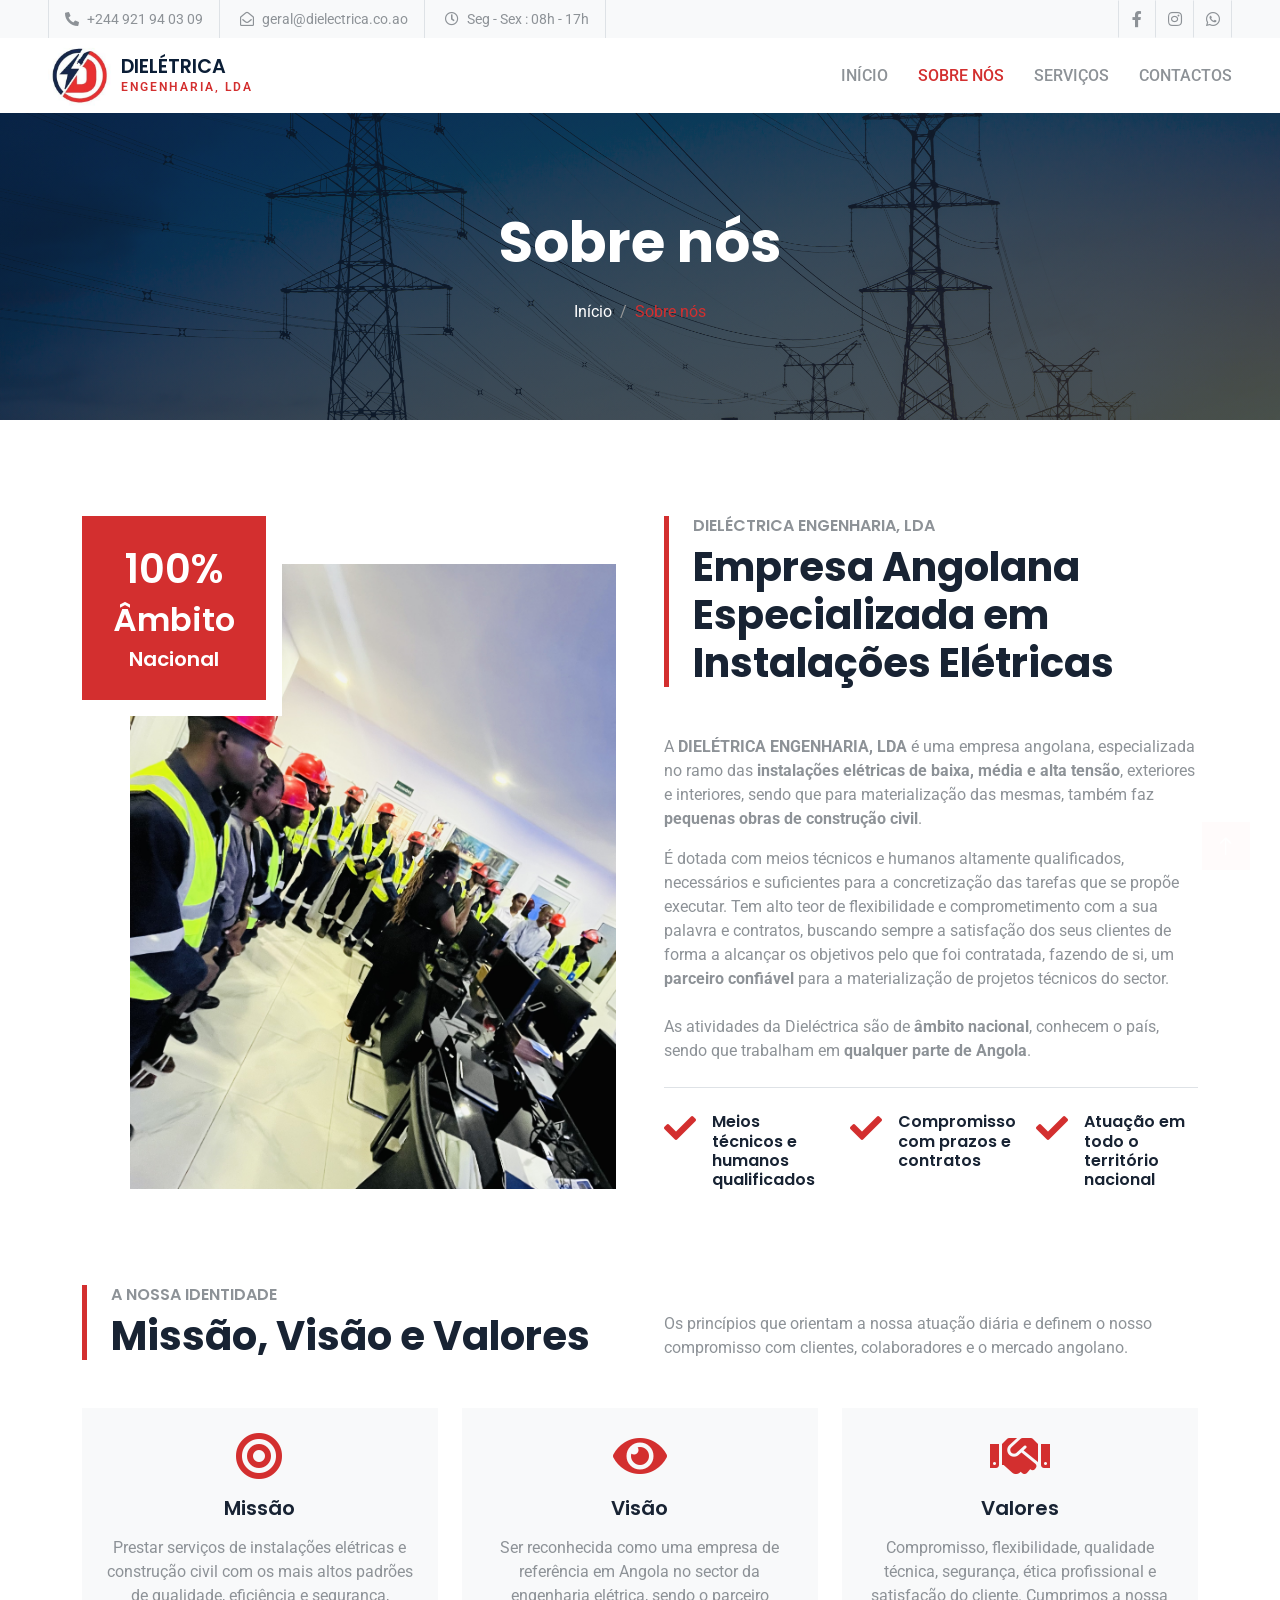
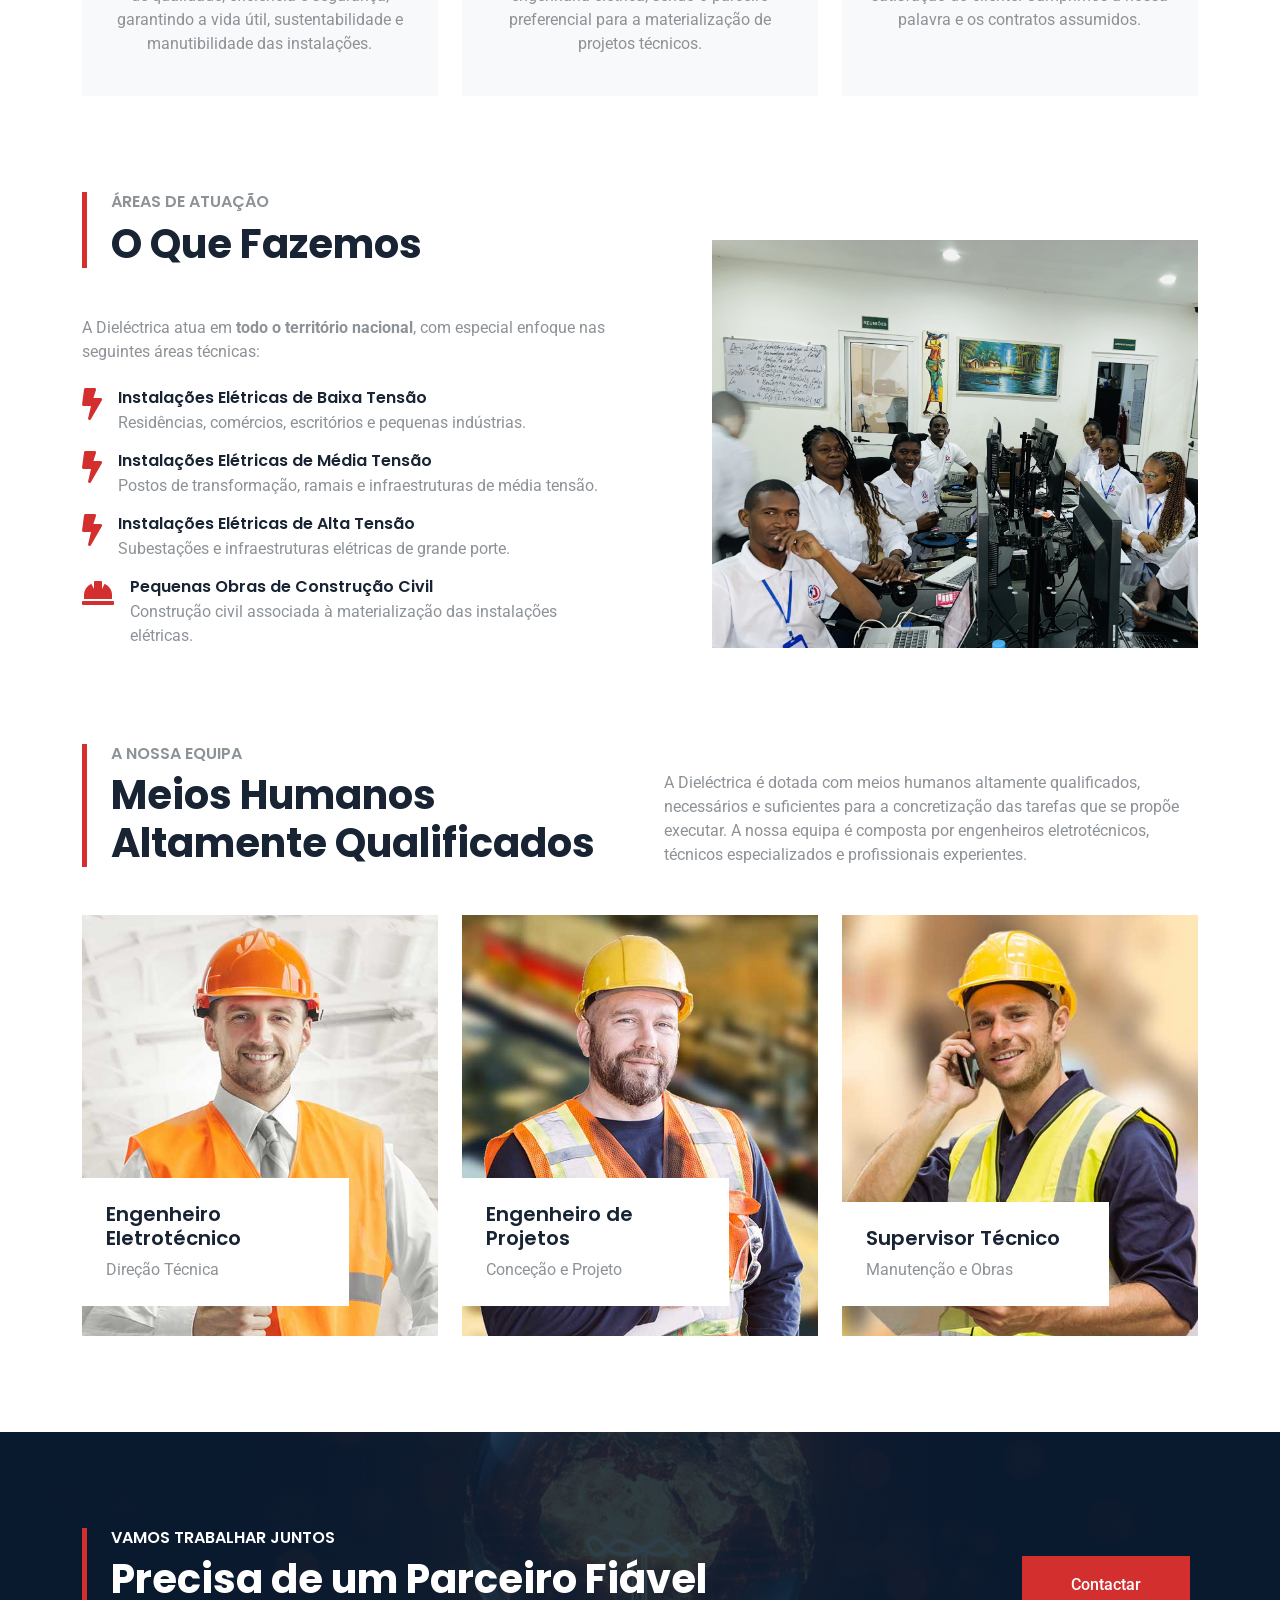
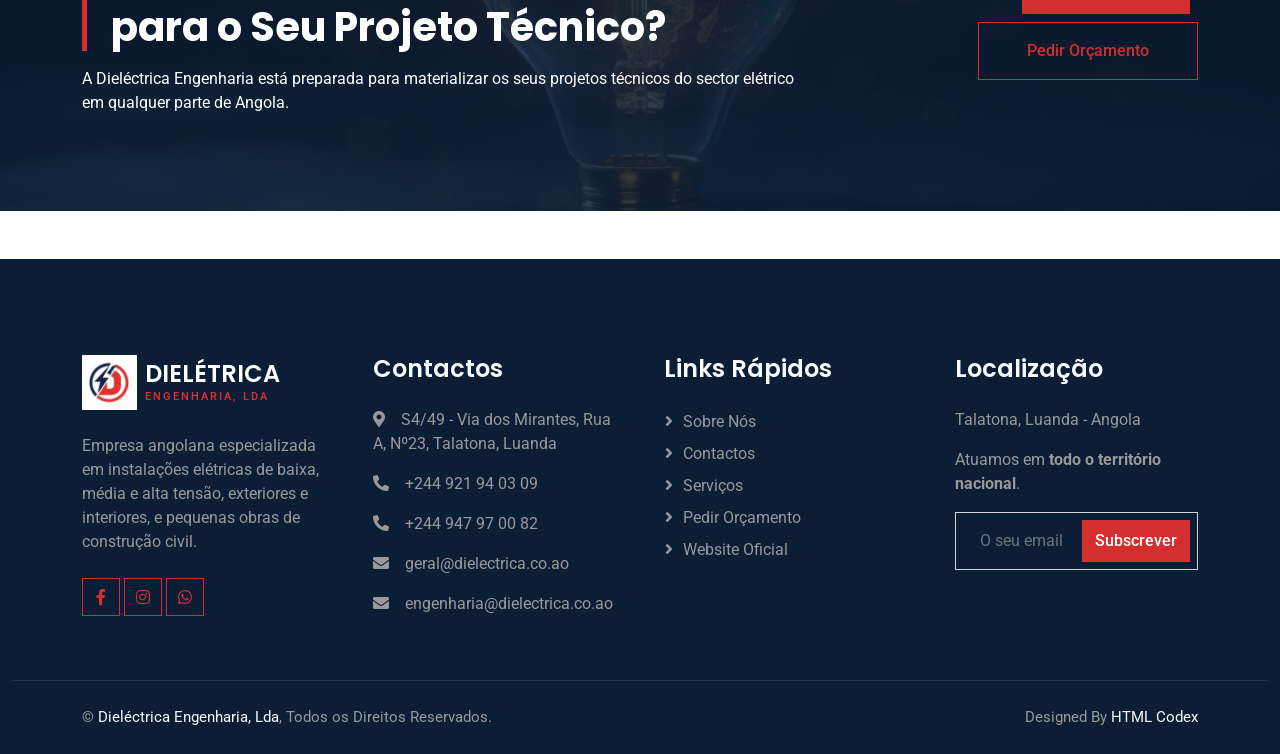
==== about.html @ e53a6378 "Enviando o projecto" ====
<!DOCTYPE html>
<html lang="pt">

<head>
    <meta charset="utf-8">
    <title>Sobre nós - Dieléctrica Engenharia, Lda</title>
    <meta content="width=device-width, initial-scale=1.0" name="viewport">
    <meta content="sobre dieléctrica, empresa angolana, instalações elétricas, engenharia elétrica, Angola, Luanda, Talatona, baixa tensão, média tensão, alta tensão" name="keywords">
    <meta content="Conheça a Dieléctrica Engenharia, Lda - Empresa angolana especializada em instalações elétricas de baixa, média e alta tensão e pequenas obras de construção civil." name="description">

    <!-- Favicon -->
    <link href="img/favicon.ico" rel="icon">

    <!-- Google Web Fonts -->
    <link rel="preconnect" href="https://fonts.googleapis.com">
    <link rel="preconnect" href="https://fonts.gstatic.com" crossorigin>
    <link href="https://fonts.googleapis.com/css2?family=Roboto:wght@400;500&family=Poppins:wght@600;700&display=swap" rel="stylesheet">

    <!-- Icon Font Stylesheet -->
    <link href="https://cdnjs.cloudflare.com/ajax/libs/font-awesome/5.10.0/css/all.min.css" rel="stylesheet">
    <link href="https://cdn.jsdelivr.net/npm/bootstrap-icons@1.4.1/font/bootstrap-icons.css" rel="stylesheet">

    <!-- Libraries Stylesheet -->
    <link href="lib/animate/animate.min.css" rel="stylesheet">
    <link href="lib/owlcarousel/assets/owl.carousel.min.css" rel="stylesheet">

    <!-- Customized Bootstrap Stylesheet -->
    <link href="css/bootstrap.min.css" rel="stylesheet">

    <!-- Template Stylesheet -->
    <link href="css/style.css" rel="stylesheet">
</head>

<body>
    <!-- Spinner Start -->
    <div id="spinner" class="show bg-white position-fixed translate-middle w-100 vh-100 top-50 start-50 d-flex align-items-center justify-content-center">
        <div class="spinner-grow text-primary" role="status"></div>
    </div>
    <!-- Spinner End -->


    <!-- Topbar Start -->
    <div class="container-fluid bg-light p-0">
        <div class="row gx-0 d-none d-lg-flex">
            <div class="col-lg-7 px-5 text-start">
                <div class="h-100 d-inline-flex align-items-center border-start border-end px-3">
                    <small class="fa fa-phone-alt me-2"></small>
                    <small>+244 921 94 03 09</small>
                </div>
                <div class="h-100 d-inline-flex align-items-center border-end px-3">
                    <small class="far fa-envelope-open me-2"></small>
                    <small>geral@dielectrica.co.ao</small>
                </div>
                <div class="h-100 d-inline-flex align-items-center border-end px-3">
                    <small class="far fa-clock me-2"></small>
                    <small>Seg - Sex : 08h - 17h</small>
                </div>
            </div>
            <div class="col-lg-5 px-5 text-end">
                <div class="h-100 d-inline-flex align-items-center">
                    <a class="btn btn-square border-end border-start" href="https://facebook.com/dielectrica.electricistas" target="_blank"><i class="fab fa-facebook-f"></i></a>
                    <a class="btn btn-square border-end" href="https://instagram.com/dielectrica_engenharia" target="_blank"><i class="fab fa-instagram"></i></a>
                    <a class="btn btn-square border-end" href="https://wa.me/244921940309" target="_blank"><i class="fab fa-whatsapp"></i></a>
                </div>
            </div>
        </div>
    </div>
    <!-- Topbar End -->


    <!-- Navbar Start -->
    <nav class="navbar navbar-expand-lg bg-white navbar-light sticky-top px-4 px-lg-5 py-lg-0">
        <a href="index.html" class="navbar-brand d-flex align-items-center">
            <img src="img/logo.jpeg" alt="Dieléctrica Engenharia, Lda" style="height: 65px;" class="me-2">
            <div class="d-flex flex-column">
                <h1 class="m-0" style="font-size: 1.2rem; line-height: 1.2; color: #0B1E36;">DIELÉTRICA</h1>
                <span style="font-size: 0.75rem; color: #D32F2F; letter-spacing: 2px; font-weight: 600;">ENGENHARIA, LDA</span>
            </div>
        </a>
        <button type="button" class="navbar-toggler" data-bs-toggle="collapse" data-bs-target="#navbarCollapse">
            <span class="navbar-toggler-icon"></span>
        </button>
        <div class="collapse navbar-collapse" id="navbarCollapse">
            <div class="navbar-nav ms-auto py-3 py-lg-0">
                <a href="index.html" class="nav-item nav-link">Início</a>
                <a href="about.html" class="nav-item nav-link active">Sobre nós</a>
                <a href="service.html" class="nav-item nav-link">Serviços</a>
                <a href="contact.html" class="nav-item nav-link">Contactos</a>
            </div>
        </div>
    </nav>
    <!-- Navbar End -->


    <!-- Page Header Start -->
    <div class="container-fluid page-header py-5 mb-5 wow fadeIn" data-wow-delay="0.1s">
        <div class="container text-center py-5">
            <h1 class="display-4 text-white animated slideInDown mb-4">Sobre nós</h1>
            <nav aria-label="breadcrumb animated slideInDown">
                <ol class="breadcrumb justify-content-center mb-0">
                    <li class="breadcrumb-item"><a class="text-white" href="index.html">Início</a></li>
                    <li class="breadcrumb-item text-primary active" aria-current="page">Sobre nós</li>
                </ol>
            </nav>
        </div>
    </div>
    <!-- Page Header End -->


    <!-- About Start -->
    <div class="container-xxl py-5">
        <div class="container">
            <div class="row g-5">
                <div class="col-lg-6 wow fadeInUp" data-wow-delay="0.1s">
                    <div class="position-relative overflow-hidden ps-5 pt-5 h-100" style="min-height: 400px;">
                        <img class="position-absolute w-100 h-100" src="img/about.jpg" alt="Equipa Dieléctrica Engenharia" style="object-fit: cover;">
                        <div class="position-absolute top-0 start-0 bg-white pe-3 pb-3" style="width: 200px; height: 200px;">
                            <div class="d-flex flex-column justify-content-center text-center bg-primary h-100 p-3">
                                <h1 class="text-white">100%</h1>
                                <h2 class="text-white">Âmbito</h2>
                                <h5 class="text-white mb-0">Nacional</h5>
                            </div>
                        </div>
                    </div>
                </div>
                <div class="col-lg-6 wow fadeInUp" data-wow-delay="0.5s">
                    <div class="h-100">
                        <div class="border-start border-5 border-primary ps-4 mb-5">
                            <h6 class="text-body text-uppercase mb-2">Dieléctrica Engenharia, Lda</h6>
                            <h1 class="display-6 mb-0">Empresa Angolana Especializada em Instalações Elétricas</h1>
                        </div>
                        <p>A <strong>DIELÉTRICA ENGENHARIA, LDA</strong> é uma empresa angolana, especializada no ramo das <strong>instalações elétricas de baixa, média e alta tensão</strong>, exteriores e interiores, sendo que para materialização das mesmas, também faz <strong>pequenas obras de construção civil</strong>.</p>
                        <p class="mb-4">É dotada com meios técnicos e humanos altamente qualificados, necessários e suficientes para a concretização das tarefas que se propõe executar. Tem alto teor de flexibilidade e comprometimento com a sua palavra e contratos, buscando sempre a satisfação dos seus clientes de forma a alcançar os objetivos pelo que foi contratada, fazendo de si, um <strong>parceiro confiável</strong> para a materialização de projetos técnicos do sector.</p>
                        <p class="mb-4">As atividades da Dieléctrica são de <strong>âmbito nacional</strong>, conhecem o país, sendo que trabalham em <strong>qualquer parte de Angola</strong>.</p>
                        <div class="border-top mt-4 pt-4">
                            <div class="row g-4">
                                <div class="col-sm-4 d-flex wow fadeIn" data-wow-delay="0.1s">
                                    <i class="fa fa-check fa-2x text-primary flex-shrink-0 me-3"></i>
                                    <h6 class="mb-0">Meios técnicos e humanos qualificados</h6>
                                </div>
                                <div class="col-sm-4 d-flex wow fadeIn" data-wow-delay="0.3s">
                                    <i class="fa fa-check fa-2x text-primary flex-shrink-0 me-3"></i>
                                    <h6 class="mb-0">Compromisso com prazos e contratos</h6>
                                </div>
                                <div class="col-sm-4 d-flex wow fadeIn" data-wow-delay="0.5s">
                                    <i class="fa fa-check fa-2x text-primary flex-shrink-0 me-3"></i>
                                    <h6 class="mb-0">Atuação em todo o território nacional</h6>
                                </div>
                            </div>
                        </div>
                    </div>
                </div>
            </div>
        </div>
    </div>
    <!-- About End -->


    <!-- Missão, Visão e Valores Start -->
    <div class="container-xxl py-5">
        <div class="container">
            <div class="row g-5 align-items-end mb-5">
                <div class="col-lg-6 wow fadeInUp" data-wow-delay="0.1s">
                    <div class="border-start border-5 border-primary ps-4">
                        <h6 class="text-body text-uppercase mb-2">A Nossa Identidade</h6>
                        <h1 class="display-6 mb-0">Missão, Visão e Valores</h1>
                    </div>
                </div>
                <div class="col-lg-6 wow fadeInUp" data-wow-delay="0.3s">
                    <p class="mb-0">Os princípios que orientam a nossa atuação diária e definem o nosso compromisso com clientes, colaboradores e o mercado angolano.</p>
                </div>
            </div>
            <div class="row g-4">
                <div class="col-lg-4 col-md-6 wow fadeInUp" data-wow-delay="0.1s">
                    <div class="service-item bg-light overflow-hidden h-100">
                        <div class="service-text position-relative text-center h-100 p-4">
                            <i class="fa fa-bullseye fa-3x text-primary mb-3"></i>
                            <h5 class="mb-3">Missão</h5>
                            <p>Prestar serviços de instalações elétricas e construção civil com os mais altos padrões de qualidade, eficiência e segurança, garantindo a vida útil, sustentabilidade e manutibilidade das instalações.</p>
                        </div>
                    </div>
                </div>
                <div class="col-lg-4 col-md-6 wow fadeInUp" data-wow-delay="0.3s">
                    <div class="service-item bg-light overflow-hidden h-100">
                        <div class="service-text position-relative text-center h-100 p-4">
                            <i class="fa fa-eye fa-3x text-primary mb-3"></i>
                            <h5 class="mb-3">Visão</h5>
                            <p>Ser reconhecida como uma empresa de referência em Angola no sector da engenharia elétrica, sendo o parceiro preferencial para a materialização de projetos técnicos.</p>
                        </div>
                    </div>
                </div>
                <div class="col-lg-4 col-md-6 wow fadeInUp" data-wow-delay="0.5s">
                    <div class="service-item bg-light overflow-hidden h-100">
                        <div class="service-text position-relative text-center h-100 p-4">
                            <i class="fa fa-handshake fa-3x text-primary mb-3"></i>
                            <h5 class="mb-3">Valores</h5>
                            <p>Compromisso, flexibilidade, qualidade técnica, segurança, ética profissional e satisfação do cliente. Cumprimos a nossa palavra e os contratos assumidos.</p>
                        </div>
                    </div>
                </div>
            </div>
        </div>
    </div>
    <!-- Missão, Visão e Valores End -->


    <!-- Áreas de Atuação Start -->
    <div class="container-xxl py-5">
        <div class="container">
            <div class="row g-5">
                <div class="col-lg-6 wow fadeInUp" data-wow-delay="0.1s">
                    <div class="h-100">
                        <div class="border-start border-5 border-primary ps-4 mb-5">
                            <h6 class="text-body text-uppercase mb-2">Áreas de Atuação</h6>
                            <h1 class="display-6 mb-0">O Que Fazemos</h1>
                        </div>
                        <p class="mb-4">A Dieléctrica atua em <strong>todo o território nacional</strong>, com especial enfoque nas seguintes áreas técnicas:</p>
                        <div class="row gy-3">
                            <div class="col-12 d-flex wow fadeIn" data-wow-delay="0.1s">
                                <i class="fa fa-bolt fa-2x text-primary flex-shrink-0 me-3"></i>
                                <div>
                                    <h6 class="mb-1">Instalações Elétricas de Baixa Tensão</h6>
                                    <span>Residências, comércios, escritórios e pequenas indústrias.</span>
                                </div>
                            </div>
                            <div class="col-12 d-flex wow fadeIn" data-wow-delay="0.2s">
                                <i class="fa fa-bolt fa-2x text-primary flex-shrink-0 me-3"></i>
                                <div>
                                    <h6 class="mb-1">Instalações Elétricas de Média Tensão</h6>
                                    <span>Postos de transformação, ramais e infraestruturas de média tensão.</span>
                                </div>
                            </div>
                            <div class="col-12 d-flex wow fadeIn" data-wow-delay="0.3s">
                                <i class="fa fa-bolt fa-2x text-primary flex-shrink-0 me-3"></i>
                                <div>
                                    <h6 class="mb-1">Instalações Elétricas de Alta Tensão</h6>
                                    <span>Subestações e infraestruturas elétricas de grande porte.</span>
                                </div>
                            </div>
                            <div class="col-12 d-flex wow fadeIn" data-wow-delay="0.4s">
                                <i class="fa fa-hard-hat fa-2x text-primary flex-shrink-0 me-3"></i>
                                <div>
                                    <h6 class="mb-1">Pequenas Obras de Construção Civil</h6>
                                    <span>Construção civil associada à materialização das instalações elétricas.</span>
                                </div>
                            </div>
                        </div>
                    </div>
                </div>
                <div class="col-lg-6 wow fadeInUp" data-wow-delay="0.5s">
                    <div class="position-relative overflow-hidden ps-5 pt-5 h-100" style="min-height: 400px;">
                        <img class="position-absolute w-100 h-100" src="img/feature.jpg" alt="Quadro elétrico" style="object-fit: cover;">
                    </div>
                </div>
            </div>
        </div>
    </div>
    <!-- Áreas de Atuação End -->


    <!-- Team Start -->
    <div class="container-xxl py-5">
        <div class="container">
            <div class="row g-5 align-items-end mb-5">
                <div class="col-lg-6 wow fadeInUp" data-wow-delay="0.1s">
                    <div class="border-start border-5 border-primary ps-4">
                        <h6 class="text-body text-uppercase mb-2">A Nossa Equipa</h6>
                        <h1 class="display-6 mb-0">Meios Humanos Altamente Qualificados</h1>
                    </div>
                </div>
                <div class="col-lg-6 wow fadeInUp" data-wow-delay="0.3s">
                    <p class="mb-0">A Dieléctrica é dotada com meios humanos altamente qualificados, necessários e suficientes para a concretização das tarefas que se propõe executar. A nossa equipa é composta por engenheiros eletrotécnicos, técnicos especializados e profissionais experientes.</p>
                </div>
            </div>
            <div class="row g-4">
                <div class="col-lg-4 col-md-6 wow fadeInUp" data-wow-delay="0.1s">
                    <div class="team-item position-relative">
                        <img class="img-fluid" src="img/team-1.jpg" alt="Direção Técnica">
                        <div class="team-text bg-white p-4">
                            <h5>Engenheiro Eletrotécnico</h5>
                            <span>Direção Técnica</span>
                        </div>
                    </div>
                </div>
                <div class="col-lg-4 col-md-6 wow fadeInUp" data-wow-delay="0.3s">
                    <div class="team-item position-relative">
                        <img class="img-fluid" src="img/team-2.jpg" alt="Engenharia de Projetos">
                        <div class="team-text bg-white p-4">
                            <h5>Engenheiro de Projetos</h5>
                            <span>Conceção e Projeto</span>
                        </div>
                    </div>
                </div>
                <div class="col-lg-4 col-md-6 wow fadeInUp" data-wow-delay="0.5s">
                    <div class="team-item position-relative">
                        <img class="img-fluid" src="img/team-3.jpg" alt="Supervisão Técnica">
                        <div class="team-text bg-white p-4">
                            <h5>Supervisor Técnico</h5>
                            <span>Manutenção e Obras</span>
                        </div>
                    </div>
                </div>
            </div>
        </div>
    </div>
    <!-- Team End -->


    <!-- CTA Start -->
    <div class="container-fluid appointment my-5 py-5 wow fadeIn" data-wow-delay="0.1s">
        <div class="container py-5">
            <div class="row g-5 align-items-center">
                <div class="col-lg-8 wow fadeIn" data-wow-delay="0.3s">
                    <div class="border-start border-5 border-primary ps-4 mb-3">
                        <h6 class="text-white text-uppercase mb-2">Vamos Trabalhar Juntos</h6>
                        <h1 class="display-6 text-white mb-0">Precisa de um Parceiro Fiável para o Seu Projeto Técnico?</h1>
                    </div>
                    <p class="text-white mb-0">A Dieléctrica Engenharia está preparada para materializar os seus projetos técnicos do sector elétrico em qualquer parte de Angola.</p>
                </div>
                <div class="col-lg-4 text-lg-end wow fadeIn" data-wow-delay="0.5s">
                    <a href="contact.html" class="btn btn-primary py-3 px-5 me-2 mb-2">Contactar</a>
                    <a href="appointment.html" class="btn btn-outline-primary py-3 px-5 mb-2">Pedir Orçamento</a>
                </div>
            </div>
        </div>
    </div>
    <!-- CTA End -->


    <!-- Footer Start -->
    <div class="container-fluid bg-dark footer mt-5 pt-5 wow fadeIn" data-wow-delay="0.1s">
        <div class="container py-5">
            <div class="row g-5">
                <div class="col-lg-3 col-md-6">
                    <div class="d-flex align-items-center mb-4">
                        <img src="img/logo.jpeg" alt="Dieléctrica Engenharia" style="height: 55px;" class="me-2 bg-white p-1">
                        <div class="d-flex flex-column">
                            <h4 class="text-white mb-0">DIELÉTRICA</h4>
                            <span style="font-size: 0.7rem; color: #D32F2F; letter-spacing: 2px; font-weight: 600;">ENGENHARIA, LDA</span>
                        </div>
                    </div>
                    <p>Empresa angolana especializada em instalações elétricas de baixa, média e alta tensão, exteriores e interiores, e pequenas obras de construção civil.</p>
                    <div class="d-flex pt-2">
                        <a class="btn btn-square btn-outline-primary me-1" href="https://facebook.com/dielectrica.electricistas" target="_blank"><i class="fab fa-facebook-f"></i></a>
                        <a class="btn btn-square btn-outline-primary me-1" href="https://instagram.com/dielectrica_engenharia" target="_blank"><i class="fab fa-instagram"></i></a>
                        <a class="btn btn-square btn-outline-primary me-0" href="https://wa.me/244921940309" target="_blank"><i class="fab fa-whatsapp"></i></a>
                    </div>
                </div>
                <div class="col-lg-3 col-md-6">
                    <h4 class="text-light mb-4">Contactos</h4>
                    <p><i class="fa fa-map-marker-alt me-3"></i>S4/49 - Via dos Mirantes, Rua A, Nº23, Talatona, Luanda</p>
                    <p><i class="fa fa-phone-alt me-3"></i>+244 921 94 03 09</p>
                    <p><i class="fa fa-phone-alt me-3"></i>+244 947 97 00 82</p>
                    <p><i class="fa fa-envelope me-3"></i>geral@dielectrica.co.ao</p>
                    <p><i class="fa fa-envelope me-3"></i>engenharia@dielectrica.co.ao</p>
                </div>
                <div class="col-lg-3 col-md-6">
                    <h4 class="text-light mb-4">Links Rápidos</h4>
                    <a class="btn btn-link" href="about.html">Sobre nós</a>
                    <a class="btn btn-link" href="contact.html">Contactos</a>
                    <a class="btn btn-link" href="service.html">Serviços</a>
                    <a class="btn btn-link" href="appointment.html">Pedir Orçamento</a>
                    <a class="btn btn-link" href="https://www.dielectrica.co.ao" target="_blank">Website Oficial</a>
                </div>
                <div class="col-lg-3 col-md-6">
                    <h4 class="text-light mb-4">Localização</h4>
                    <p>Talatona, Luanda - Angola</p>
                    <p>Atuamos em <strong>todo o território nacional</strong>.</p>
                    <div class="position-relative mx-auto" style="max-width: 400px;">
                        <input class="form-control bg-transparent w-100 py-3 ps-4 pe-5" type="text" placeholder="O seu email">
                        <button type="button" class="btn btn-primary py-2 position-absolute top-0 end-0 mt-2 me-2">Subscrever</button>
                    </div>
                </div>
            </div>
        </div>
        <div class="container-fluid copyright">
            <div class="container">
                <div class="row">
                    <div class="col-md-6 text-center text-md-start mb-3 mb-md-0">
                        &copy; <a href="https://www.dielectrica.co.ao">Dieléctrica Engenharia, Lda</a>, Todos os Direitos Reservados.
                    </div>
                    <div class="col-md-6 text-center text-md-end">
                        Designed By <a href="https://htmlcodex.com">HTML Codex</a>
                    </div>
                </div>
            </div>
        </div>
    </div>
    <!-- Footer End -->


    <!-- Back to Top -->
    <a href="#" class="btn btn-lg btn-primary btn-lg-square back-to-top"><i class="bi bi-arrow-up"></i></a>


    <!-- JavaScript Libraries -->
    <script src="https://code.jquery.com/jquery-3.4.1.min.js"></script>
    <script src="https://cdn.jsdelivr.net/npm/bootstrap@5.0.0/dist/js/bootstrap.bundle.min.js"></script>
    <script src="lib/wow/wow.min.js"></script>
    <script src="lib/easing/easing.min.js"></script>
    <script src="lib/waypoints/waypoints.min.js"></script>
    <script src="lib/owlcarousel/owl.carousel.min.js"></script>

    <!-- Template Javascript -->
    <script src="js/main.js"></script>
</body>

</html>
---- css/style.css ----
/********** Template CSS **********/
:root {
    /* Cores da identidade visual Dielectrica Engenharia */
    --primary: #D32F2F;        /* Vermelho do logotipo */
    --primary-dark: #B71C1C;   /* Vermelho escuro (hover) */
    --primary-light: #EF5350;  /* Vermelho claro */
    --secondary: #8D9297;      /* Cinza do template */
    --light: #F8F9FA;          /* Cinza muito claro */
    --dark: #0B1E36;           /* Azul escuro do logotipo */
    --dark-2: #152B47;         /* Azul escuro secundário */
}

.back-to-top {
    position: fixed;
    display: none;
    right: 30px;
    bottom: 30px;
    z-index: 99;
}


/*** Spinner ***/
#spinner {
    opacity: 0;
    visibility: hidden;
    transition: opacity .5s ease-out, visibility 0s linear .5s;
    z-index: 99999;
}

#spinner.show {
    transition: opacity .5s ease-out, visibility 0s linear 0s;
    visibility: visible;
    opacity: 1;
}


/*** Button ***/
.btn {
    font-weight: 500;
    transition: .5s;
}

.btn.btn-primary,
.btn.btn-outline-primary:hover {
    color: #FFFFFF;
}

.btn-square {
    width: 38px;
    height: 38px;
}

.btn-sm-square {
    width: 32px;
    height: 32px;
}

.btn-lg-square {
    width: 48px;
    height: 48px;
}

.btn-square,
.btn-sm-square,
.btn-lg-square {
    padding: 0;
    display: flex;
    align-items: center;
    justify-content: center;
    font-weight: normal;
}


/*** Navbar ***/
.navbar.sticky-top {
    top: -100px;
    transition: .5s;
}

.navbar .navbar-brand {
    display: flex;
    align-items: center;
}

.navbar .navbar-brand img {
    transition: .5s;
}

.navbar .navbar-brand h1 {
    font-size: 1.4rem;
    line-height: 1.2;
    color: var(--dark);
    margin: 0;
}

.navbar .navbar-brand span {
    font-size: 0.85rem;
    color: var(--secondary);
    letter-spacing: 2px;
    font-weight: 500;
}

.navbar .navbar-nav .nav-link {
    margin-left: 30px;
    padding: 25px 0;
    color: var(--secondary);
    font-weight: 500;
    text-transform: uppercase;
    outline: none;
}

.navbar .navbar-nav .nav-link:hover,
.navbar .navbar-nav .nav-link.active {
    color: var(--primary);
}

.navbar .dropdown-toggle::after {
    border: none;
    content: "\f107";
    font-family: "Font Awesome 5 Free";
    font-weight: 900;
    vertical-align: middle;
    margin-left: 8px;
}

@media (max-width: 991.98px) {
    .navbar .navbar-nav .nav-link  {
        margin-left: 0;
        padding: 10px 0;
    }

    .navbar .navbar-nav {
        margin-top: 25px;
        border-top: 1px solid #EEEEEE;
    }

    .navbar .navbar-brand img {
        height: 50px !important;
    }
}

@media (min-width: 992px) {
    .navbar .nav-item .dropdown-menu {
        display: block;
        border: none;
        margin-top: 0;
        top: 150%;
        right: 0;
        opacity: 0;
        visibility: hidden;
        transition: .5s;
    }

    .navbar .nav-item:hover .dropdown-menu {
        top: 100%;
        visibility: visible;
        transition: .5s;
        opacity: 1;
    }
}


/*** Header ***/
.carousel-caption {
    top: 0;
    left: 0;
    right: 0;
    bottom: 0;
    display: flex;
    align-items: center;
    text-align: start;
    background: rgba(11, 30, 54, .75); /* Azul escuro do logotipo com transparência */
    z-index: 1;
}

.carousel-control-prev,
.carousel-control-next {
    width: 15%;
}

.carousel-control-prev-icon,
.carousel-control-next-icon {
    width: 4rem;
    height: 4rem;
    background-color: var(--primary);
    border: 15px solid var(--primary);
    border-radius: 50px;
}

.carousel-caption .breadcrumb-item+.breadcrumb-item::before {
    content: "\f111";
    font-family: "Font Awesome 5 Free";
    font-weight: 900;
    color: var(--primary);
}

@media (max-width: 768px) {
    #header-carousel .carousel-item {
        position: relative;
        min-height: 450px;
    }
    
    #header-carousel .carousel-item img {
        position: absolute;
        width: 100%;
        height: 100%;
        object-fit: cover;
    }

    .carousel-control-prev-icon,
    .carousel-control-next-icon {
        width: 3rem;
        height: 3rem;
        border-width: 12px;
    }
}

.page-header {
    background: linear-gradient(rgba(11, 30, 54, .75), rgba(11, 30, 54, .75)), url(../img/carousel-1.jpg) center center no-repeat;
    background-size: cover;
}

.page-header .breadcrumb-item+.breadcrumb-item::before {
    color: #999999;
}


/*** Facts ***/
.facts-overlay {
    position: absolute;
    padding: 30px;
    width: 100%;
    height: 100%;
    top: 0;
    left: 0;
    display: flex;
    flex-direction: column;
    justify-content: center;
    background: rgba(11, 30, 54, .75); /* Azul escuro */
}

.facts-overlay h1 {
    font-size: 120px;
    color: transparent;
    -webkit-text-stroke: 2px var(--primary);
}

.facts-overlay a:hover {
    color: var(--primary) !important;
}


/*** Service ***/
.service-text::before {
    position: absolute;
    content: "";
    width: 100%;
    height: 0;
    top: 0;
    left: 0;
    background: var(--primary);
    opacity: 0;
    transition: .5s;
}

.service-item:hover .service-text::before {
    height: 100%;
    opacity: 1;
}

.service-text * {
    position: relative;
    transition: .5s;
    z-index: 1;
}

.service-item:hover .service-text * {
    color: #FFFFFF !important;
}


/*** Appointment ***/
.appointment {
    background: linear-gradient(rgba(11, 30, 54, .85), rgba(11, 30, 54, .85)), url(../img/carousel-2.jpg) center center no-repeat;
    background-size: cover;
}

.appointment .form-control {
    color: #FFFFFF !important;
}

.appointment .form-control::placeholder {
    color: #8D9297;
}

.appointment .form-floating label {
    color: #8D9297;
}


/*** Team ***/
.team-text {
    position: absolute;
    width: 75%;
    bottom: 30px;
    left: 0;
    transition: .5s;
}

.team-item:hover .team-text {
    width: 100%;
}

.team-text * {
    transition: .5s;
}

.team-item:hover .team-text * {
    letter-spacing: 2px;
}


/*** Testimonial ***/
.testimonial-carousel .owl-item img {
    width: 100px;
    height: 100px;
}

.testimonial-carousel .owl-nav {
    margin-top: 30px;
    display: flex;
    justify-content: start;
}

.testimonial-carousel .owl-nav .owl-prev,
.testimonial-carousel .owl-nav .owl-next {
    margin-right: 15px;
    width: 50px;
    height: 50px;
    display: flex;
    align-items: center;
    justify-content: center;
    color: var(--dark);
    border: 2px solid var(--primary);
    border-radius: 50px;
    font-size: 18px;
    transition: .5s;
}

.testimonial-carousel .owl-nav .owl-prev:hover,
.testimonial-carousel .owl-nav .owl-next:hover {
    color: #FFFFFF;
    background: var(--primary);
}


/*** Footer ***/
.footer {
    color: #999999;
    background-color: var(--dark) !important;
}

.footer .btn.btn-link {
    display: block;
    margin-bottom: 5px;
    padding: 0;
    text-align: left;
    color: #999999;
    font-weight: normal;
    text-transform: capitalize;
    transition: .3s;
}

.footer .btn.btn-link::before {
    position: relative;
    content: "\f105";
    font-family: "Font Awesome 5 Free";
    font-weight: 900;
    color: #999999;
    margin-right: 10px;
}

.footer .btn.btn-link:hover {
    color: var(--light);
    letter-spacing: 1px;
    box-shadow: none;
}

.footer .copyright {
    padding: 25px 0;
    font-size: 15px;
    border-top: 1px solid rgba(256, 256, 256, .1);
}

.footer .copyright a {
    color: var(--light);
}

.footer .copyright a:hover {
    color: var(--primary);
}

.footer .btn-outline-primary {
    color: var(--primary);
    border-color: var(--primary);
}

.footer .btn-outline-primary:hover {
    color: #FFFFFF;
    background-color: var(--primary);
    border-color: var(--primary);
}


/*** Override Bootstrap - Cores Dielectrica ***/
/* Botão Primário - Vermelho do logotipo */
.btn-primary {
    color: #FFFFFF !important;
    background-color: var(--primary) !important;
    border-color: var(--primary) !important;
}

.btn-primary:hover,
.btn-primary:focus,
.btn-primary:active,
.btn-primary.active {
    color: #FFFFFF !important;
    background-color: var(--primary-dark) !important;
    border-color: var(--primary-dark) !important;
}

.btn-check:focus + .btn-primary,
.btn-primary:focus {
    box-shadow: 0 0 0 0.25rem rgba(211, 47, 47, 0.5) !important;
}

/* Botão Outline Primário */
.btn-outline-primary {
    color: var(--primary) !important;
    border-color: var(--primary) !important;
}

.btn-outline-primary:hover,
.btn-outline-primary:focus,
.btn-outline-primary:active,
.btn-outline-primary.active {
    color: #FFFFFF !important;
    background-color: var(--primary) !important;
    border-color: var(--primary) !important;
}

.btn-check:focus + .btn-outline-primary,
.btn-outline-primary:focus {
    box-shadow: 0 0 0 0.25rem rgba(211, 47, 47, 0.5) !important;
}

/* Texto Primário */
.text-primary {
    color: var(--primary) !important;
}

/* Fundo Primário */
.bg-primary {
    background-color: var(--primary) !important;
}

/* Borda Primária */
.border-primary {
    border-color: var(--primary) !important;
}

/* Fundo Escuro - Azul do logotipo */
.bg-dark {
    background-color: var(--dark) !important;
}

.text-dark {
    color: var(--dark) !important;
}

.border-dark {
    border-color: var(--dark) !important;
}

/* Links */
a {
    color: var(--primary);
}

a:hover {
    color: var(--primary-dark);
}

/* Form Controls - Foco */
.form-control:focus,
.form-select:focus,
.form-check-input:focus {
    border-color: var(--primary-light) !important;
    box-shadow: 0 0 0 0.25rem rgba(211, 47, 47, 0.25) !important;
}

.form-check-input:checked {
    background-color: var(--primary) !important;
    border-color: var(--primary) !important;
}

/* Nav Pills */
.nav-pills .nav-link.active,
.nav-pills .show > .nav-link {
    background-color: var(--primary) !important;
}

/* Pagination */
.page-item.active .page-link {
    background-color: var(--primary) !important;
    border-color: var(--primary) !important;
}

.page-link {
    color: var(--primary);
}

.page-link:hover {
    color: var(--primary-dark);
}

/* Progress Bar */
.progress-bar {
    background-color: var(--primary) !important;
}

/* Spinner */
.spinner-grow.text-primary {
    color: var(--primary) !important;
}

/* Accordion */
.accordion-button:not(.collapsed) {
    color: var(--primary-dark) !important;
    background-color: #FDECEA !important;
}

.accordion-button:focus {
    border-color: var(--primary-light) !important;
    box-shadow: 0 0 0 0.25rem rgba(211, 47, 47, 0.25) !important;
}

/* Alert Primary */
.alert-primary {
    color: #842029;
    background-color: #F8D7DA;
    border-color: #F5C2C7;
}

/* Badge Primary */
.badge.bg-primary {
    background-color: var(--primary) !important;
}

/* List Group Active */
.list-group-item.active {
    background-color: var(--primary) !important;
    border-color: var(--primary) !important;
}

/* Dropdown Active */
.dropdown-item.active,
.dropdown-item:active {
    background-color: var(--primary) !important;
}

/* Navbar Brand no Footer */
.footer h1,
.footer h4 {
    color: #FFFFFF;
}

/* Botão Back to Top */
.back-to-top.btn-primary {
    background-color: var(--primary) !important;
    border-color: var(--primary) !important;
}

.back-to-top.btn-primary:hover {
    background-color: var(--primary-dark) !important;
    border-color: var(--primary-dark) !important;
}
/*** Clients ***/
.client-logo {
    height: 110px;
    padding: 20px;
    border: 1px solid #EEEEEE;
    border-radius: 0;
    transition: all 0.4s ease;
    overflow: hidden;
}

.client-logo img {
    max-height: 70px;
    max-width: 100%;
    width: auto;
    filter: grayscale(100%);
    opacity: 0.6;
    transition: all 0.4s ease;
}

.client-logo:hover {
    border-color: var(--primary);
    box-shadow: 0 8px 25px rgba(211, 47, 47, 0.15);
    transform: translateY(-5px);
}

.client-logo:hover img {
    filter: grayscale(0%);
    opacity: 1;
    transform: scale(1.08);
}

/* Responsivo - Tablet */
@media (max-width: 991.98px) {
    .client-logo {
        height: 100px;
        padding: 15px;
    }
    
    .client-logo img {
        max-height: 60px;
    }
}

/* Responsivo - Telemóvel */
@media (max-width: 575.98px) {
    .client-logo {
        height: 80px;
        padding: 10px;
    }
    
    .client-logo img {
        max-height: 45px;
    }
}
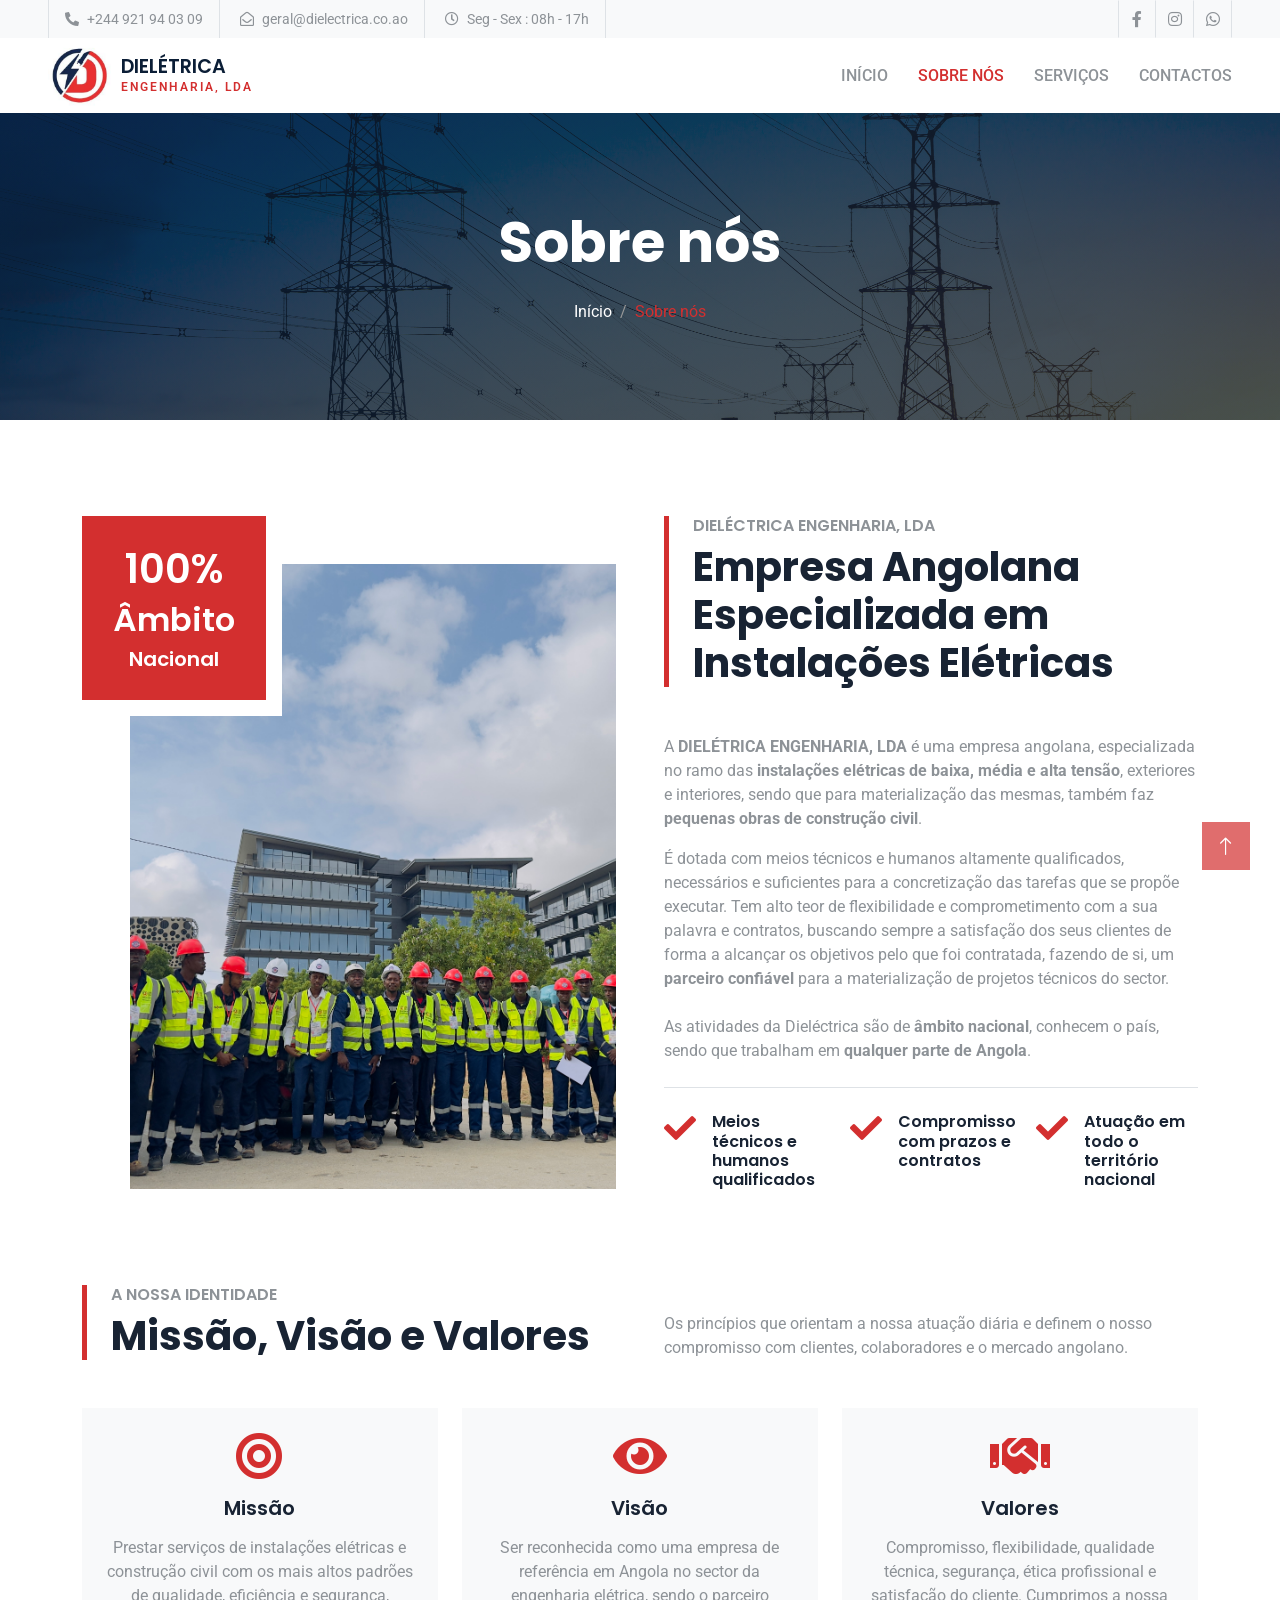
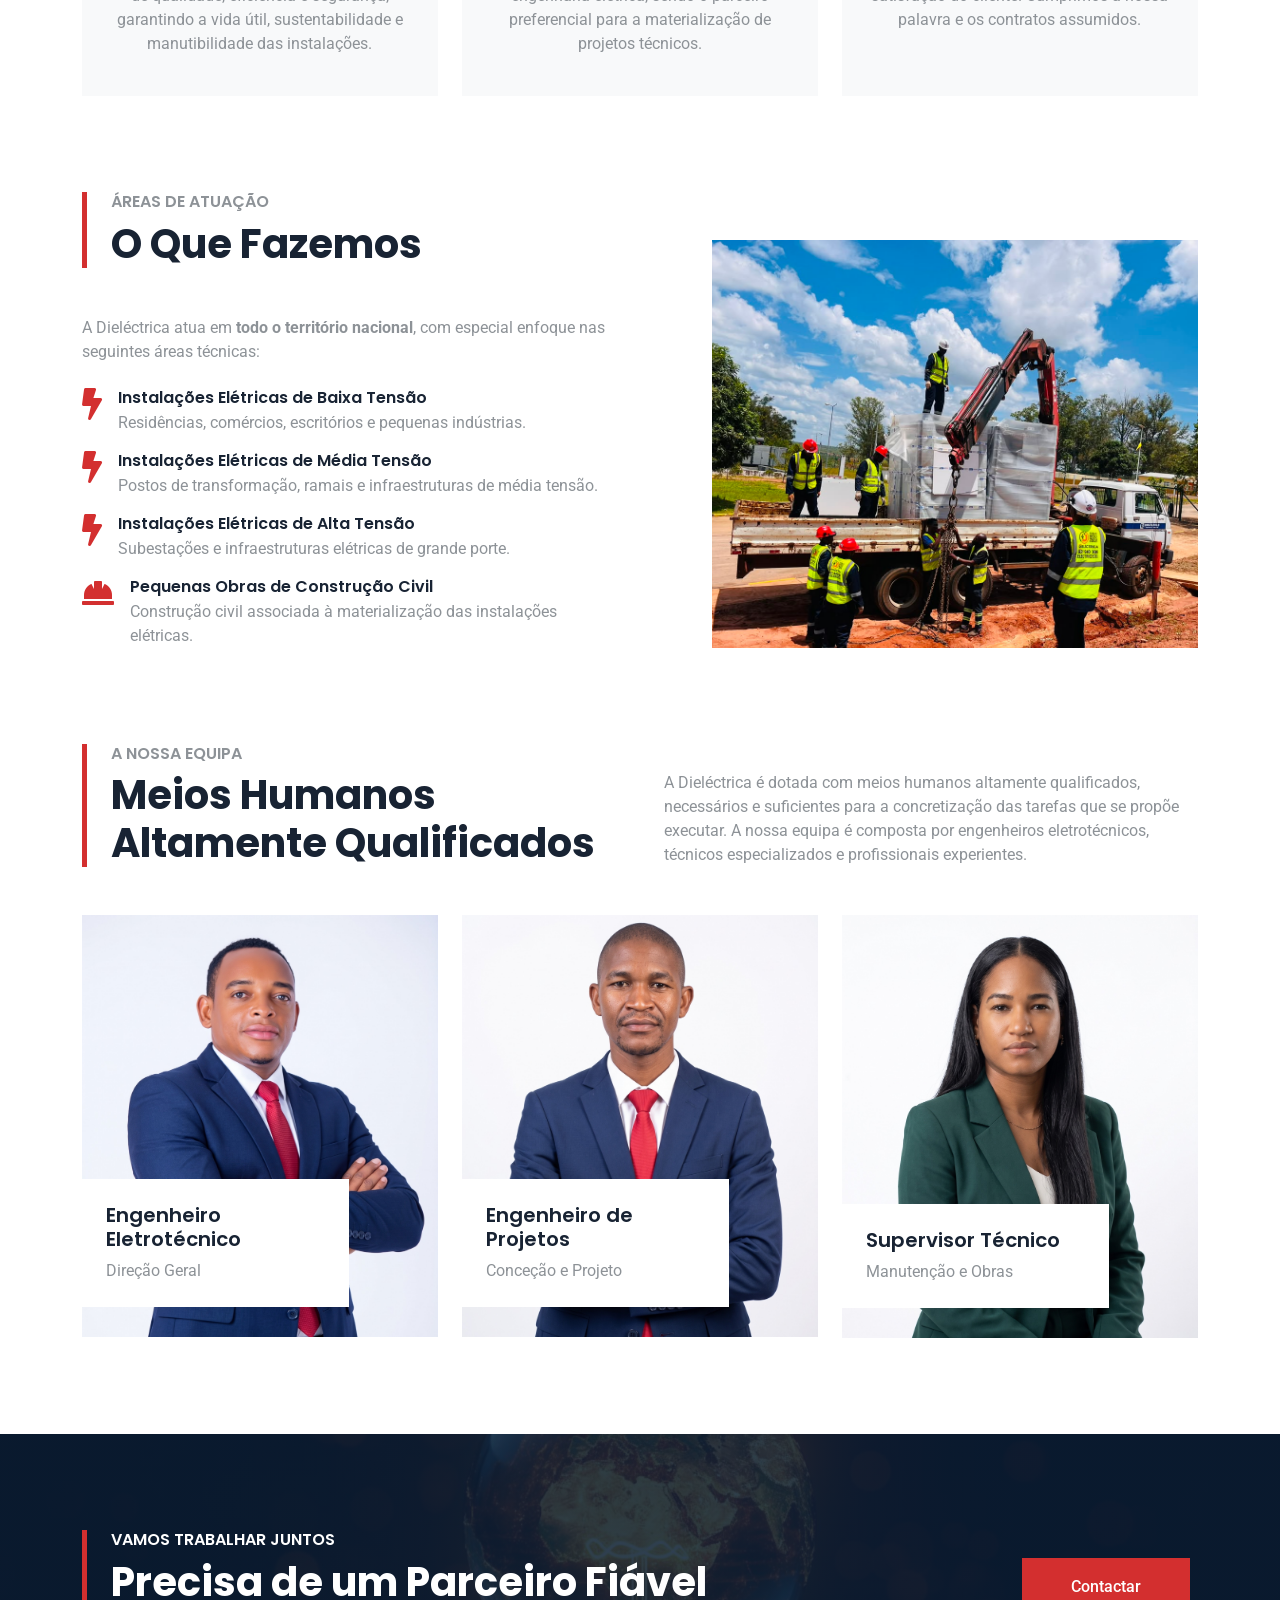
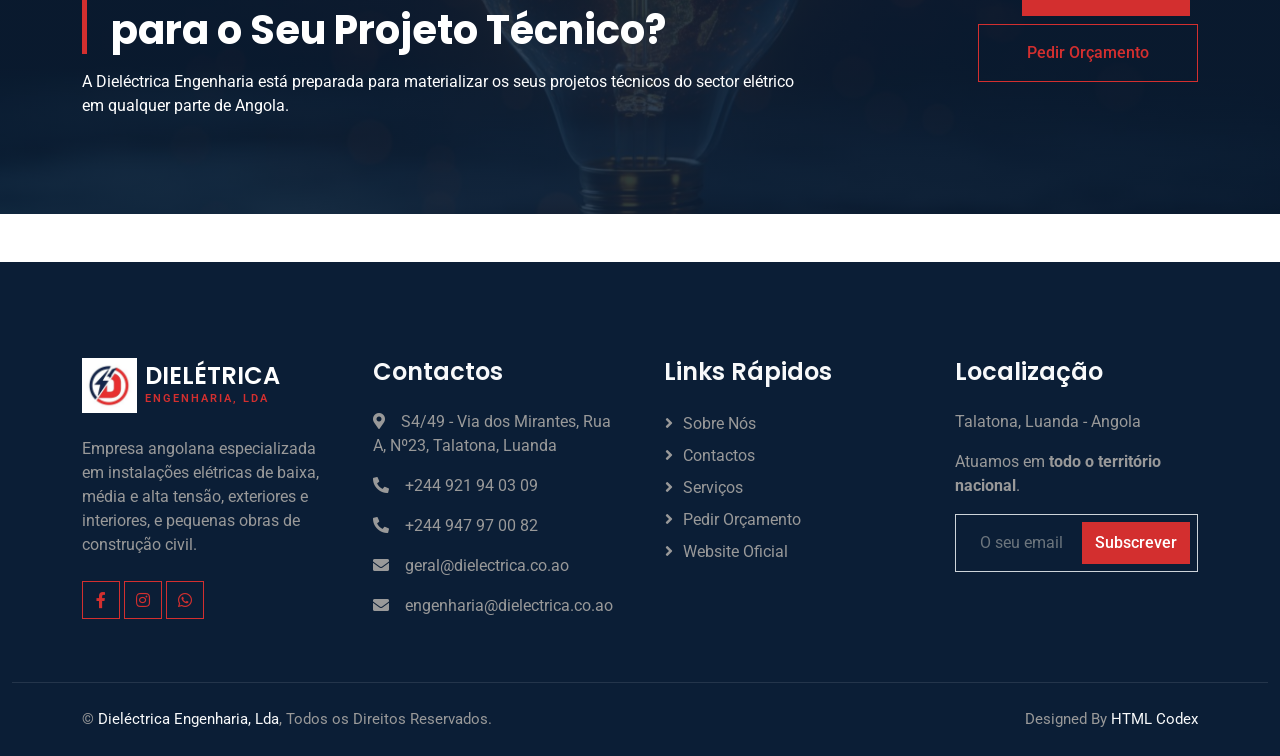
==== commit 423f0737: "Atualização para as imagens" ====
--- a/about.html
+++ b/about.html
@@ -113,7 +113,7 @@
             <div class="row g-5">
                 <div class="col-lg-6 wow fadeInUp" data-wow-delay="0.1s">
                     <div class="position-relative overflow-hidden ps-5 pt-5 h-100" style="min-height: 400px;">
-                        <img class="position-absolute w-100 h-100" src="img/about.jpg" alt="Equipa Dieléctrica Engenharia" style="object-fit: cover;">
+                        <img class="position-absolute w-100 h-100" src="img/feature-2.jpg" alt="Equipa Dieléctrica Engenharia" style="object-fit: cover;">
                         <div class="position-absolute top-0 start-0 bg-white pe-3 pb-3" style="width: 200px; height: 200px;">
                             <div class="d-flex flex-column justify-content-center text-center bg-primary h-100 p-3">
                                 <h1 class="text-white">100%</h1>
@@ -249,7 +249,7 @@
                 </div>
                 <div class="col-lg-6 wow fadeInUp" data-wow-delay="0.5s">
                     <div class="position-relative overflow-hidden ps-5 pt-5 h-100" style="min-height: 400px;">
-                        <img class="position-absolute w-100 h-100" src="img/feature.jpg" alt="Quadro elétrico" style="object-fit: cover;">
+                        <img class="position-absolute w-100 h-100" src="img/feature-3.jpg" alt="Quadro elétrico" style="object-fit: cover;">
                     </div>
                 </div>
             </div>
@@ -278,7 +278,7 @@
                         <img class="img-fluid" src="img/team-1.jpg" alt="Direção Técnica">
                         <div class="team-text bg-white p-4">
                             <h5>Engenheiro Eletrotécnico</h5>
-                            <span>Direção Técnica</span>
+                            <span>Direção Geral</span>
                         </div>
                     </div>
                 </div>
